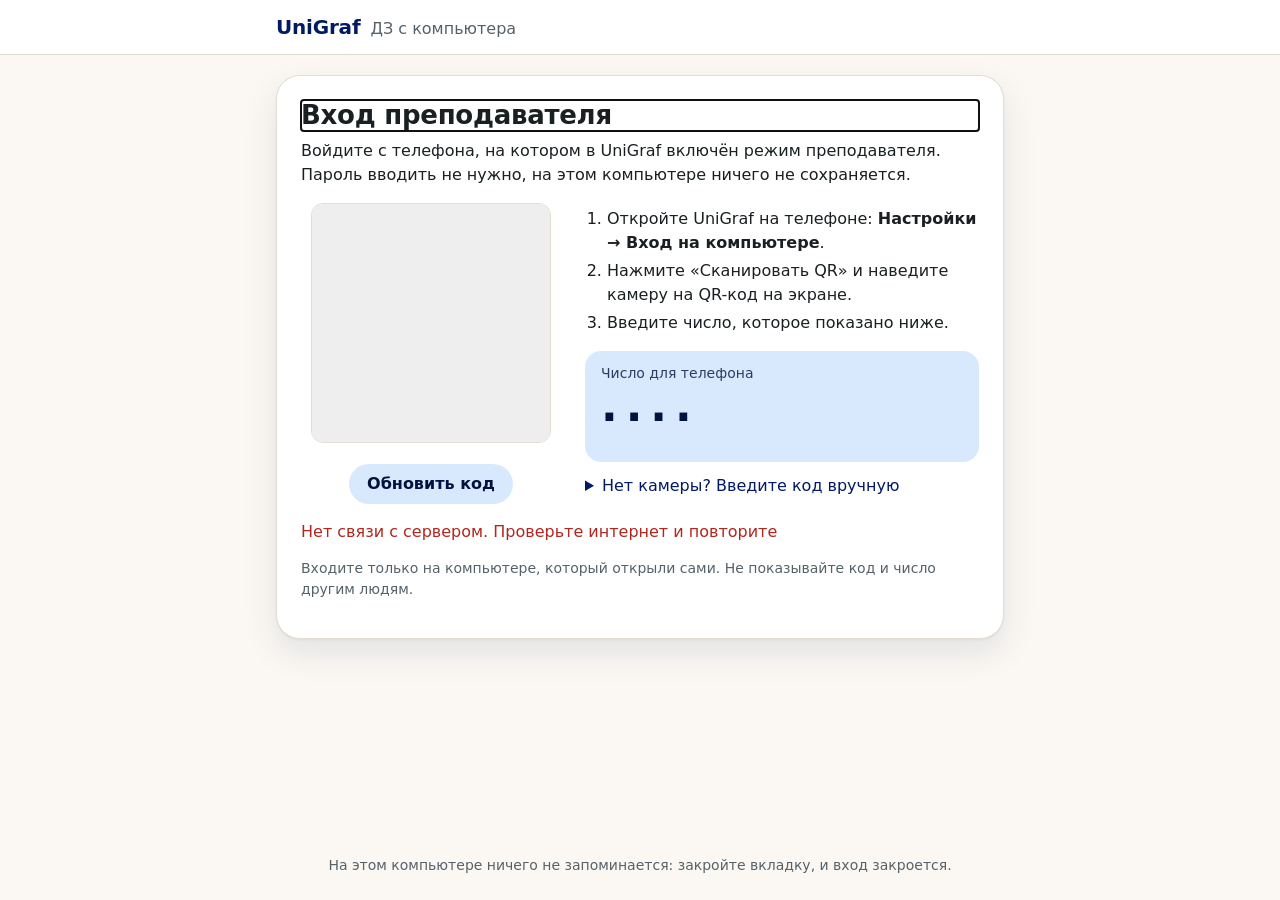
==== data/web/teacher/index.html @ 70edbec9 "Страница преподавателя /teacher/: вход по QR, форма, файлы до 15 МБ; проверки логики и тесты; провер" ====
<!doctype html>
<html lang="ru">
<head>
<meta charset="utf-8">
<meta name="viewport" content="width=device-width, initial-scale=1, viewport-fit=cover">
<meta name="color-scheme" content="light dark">
<meta name="theme-color" content="#FBF8F3" media="(prefers-color-scheme: light)">
<meta name="theme-color" content="#0E1416" media="(prefers-color-scheme: dark)">
<meta name="robots" content="noindex, nofollow">
<meta name="referrer" content="no-referrer">
<!-- Страница ничего не берёт с чужих сайтов: скрипты и стили только с этого сайта, запросы только на сервер UniGraf -->
<meta http-equiv="Content-Security-Policy" content="default-src 'none'; script-src 'self'; style-src 'self'; font-src 'self'; img-src 'self' data:; connect-src 'self' https://ktavbvmeohtwzdoptueq.supabase.co; base-uri 'none'; form-action 'none'">
<title>UniGraf — отправить ДЗ с компьютера</title>
<link rel="icon" type="image/png" href="../img/favicon.png">
<link rel="stylesheet" href="style.css">
</head>
<body>
<noscript><p class="noscript">Для этой страницы нужен JavaScript.</p></noscript>
<header class="top">
  <div class="top-in">
    <span class="brand">UniGraf</span>
    <span class="brand-sub">ДЗ с компьютера</span>
    <span class="grow"></span>
    <button type="button" id="logout" class="link" hidden>Выйти</button>
  </div>
</header>

<main>
  <!-- Загрузка -->
  <section id="view-boot" class="card center" aria-live="polite"><p>Загрузка…</p></section>

  <!-- Вход по QR -->
  <section id="view-login" class="card" hidden aria-labelledby="login-title">
    <h1 id="login-title">Вход преподавателя</h1>
    <p class="lead">Войдите с телефона, на котором в UniGraf включён режим преподавателя. Пароль вводить не нужно, на этом компьютере ничего не сохраняется.</p>
    <div class="login-grid">
      <div class="qr-box">
        <canvas id="qr" width="240" height="240" role="img" aria-label="QR-код для входа"></canvas>
        <p id="qr-timer" class="muted small" aria-live="off"></p>
        <button type="button" id="refresh-code" class="btn secondary" hidden>Обновить код</button>
      </div>
      <div>
        <ol class="steps">
          <li>Откройте UniGraf на телефоне: <b>Настройки → Вход на компьютере</b>.</li>
          <li>Нажмите «Сканировать QR» и наведите камеру на QR-код на экране.</li>
          <li>Введите число, которое показано ниже.</li>
        </ol>
        <div class="number-box">
          <span class="muted small">Число для телефона</span>
          <output id="pair-number" class="number" aria-live="off">····</output>
        </div>
        <details class="alt">
          <summary>Нет камеры? Введите код вручную</summary>
          <p class="small">В приложении, в том же разделе, введите этот код (число тогда не нужно):</p>
          <output id="pair-code" class="code">········</output>
        </details>
      </div>
    </div>
    <p id="login-error" class="error" role="alert" hidden></p>
    <p class="muted small">Входите только на компьютере, который открыли сами. Не показывайте код и число другим людям.</p>
  </section>

  <!-- Форма отправки -->
  <section id="view-form" class="card" hidden aria-labelledby="form-title">
    <h1 id="form-title">Отправить ДЗ студентам</h1>
    <p class="lead">Вы вошли как <b id="who"></b> — студенты увидят эту подпись.</p>
    <p id="idle-note" class="muted small"></p>

    <form id="form" novalidate>
      <div class="field">
        <label for="subject">Предмет</label>
        <select id="subject" required></select>
        <p id="no-subjects" class="error small" hidden>В расписании не нашлись ваши пары. Напишите автору приложения, чтобы это исправить.</p>
      </div>

      <fieldset class="field" id="groups-field">
        <legend>Кому отправить</legend>
        <div id="groups" class="chips"></div>
        <button type="button" id="toggle-all" class="link small">Выбрать все</button>
        <p id="blocked" class="muted small" hidden></p>
        <p id="no-groups" class="error small" hidden>Для этого предмета нет групп, которым вам разрешена отправка. Напишите автору приложения, чтобы их добавили.</p>
      </fieldset>

      <div class="field">
        <label for="body">Что задать</label>
        <textarea id="body" rows="5" maxlength="2000" required></textarea>
        <p class="muted small right"><span id="body-count">0</span> / 2000</p>
      </div>

      <div class="row">
        <fieldset class="field grow">
          <legend>К какому занятию</legend>
          <label class="radio"><input type="radio" name="kind" value="" checked> любому</label>
          <label class="radio"><input type="radio" name="kind" value="lecture"> лекции</label>
          <label class="radio"><input type="radio" name="kind" value="practice"> практике</label>
        </fieldset>
        <div class="field">
          <label for="due">Срок сдачи</label>
          <input type="date" id="due" required>
          <p id="due-hint" class="muted small"></p>
        </div>
      </div>

      <div class="field">
        <label for="file-input">Файлы <span class="muted small">до 5 шт., каждый до 15 МБ</span></label>
        <div id="drop" class="drop" tabindex="-1">
          <p>Перетащите файлы сюда или</p>
          <label class="btn secondary" for="file-input">Выбрать файлы</label>
          <input type="file" id="file-input" multiple class="visually-hidden">
        </div>
        <ul id="files" class="files"></ul>
        <p class="muted small">Программы и скрипты (.exe, .apk, .bat, .js и подобные) отправлять нельзя. Файл крупнее 15 МБ лучше дать ссылкой на облако.</p>
      </div>

      <p id="form-error" class="error" role="alert" hidden></p>
      <div class="actions">
        <button type="submit" id="send" class="btn" disabled>Отправить</button>
        <span id="send-note" class="muted small"></span>
      </div>
      <p class="muted small">После успешной отправки вход на этом компьютере закроется сам.</p>
    </form>
  </section>

  <!-- Отправлено -->
  <section id="view-done" class="card center" hidden aria-live="polite">
    <h1>Отправлено</h1>
    <p id="done-text" class="lead"></p>
    <p class="muted">Вход на этом компьютере закрыт. Студенты увидят задание, когда откроют приложение.</p>
    <p class="muted small">Чтобы отправить ещё одно задание, обновите страницу и войдите снова. Исправить или удалить отправленное можно в приложении на телефоне.</p>
  </section>

  <!-- Вход закрыт -->
  <section id="view-ended" class="card center" hidden aria-live="polite">
    <h1>Вход закрыт</h1>
    <p id="ended-text" class="lead"></p>
    <button type="button" id="relogin" class="btn">Войти снова</button>
  </section>
</main>

<footer class="foot small muted">На этом компьютере ничего не запоминается: закройте вкладку, и вход закроется.</footer>

<script src="qrcode.js"></script>
<script src="teacher-logic.js"></script>
<script src="config.js"></script>
<script src="app.js"></script>
</body>
</html>
---- data/web/teacher/style.css ----
/* Цвета и шрифт те же, что на главной странице сайта */
@font-face { font-family: "Onest"; src: url("../fonts/onest.woff2") format("woff2"); font-weight: 100 900; font-display: swap; }
:root {
  --paper: #FBF8F3; --surface: #FFFFFF; --surface-2: #F3EEE6; --ink: #1A2022; --muted: #55626A; --line: #E3DDD2;
  --accent: #001A63; --accent-ink: #FFFFFF; --accent-soft: #D9E9FD; --accent-soft-ink: #00123F;
  --err: #B3261E; --ok: #1B6B3A;
  --r-lg: 24px; --r-md: 16px; --r-sm: 12px;
  --shadow: 0 1px 2px rgba(26, 32, 34, .06), 0 14px 34px rgba(0, 26, 99, .10);
}
@media (prefers-color-scheme: dark) {
  :root {
    --paper: #0E1416; --surface: #151D20; --surface-2: #1D272B; --ink: #E9EFF0; --muted: #A6B3B8; --line: #2A373C;
    --accent: #7DB8FF; --accent-ink: #00123F; --accent-soft: #132C66; --accent-soft-ink: #D6E6FF;
    --err: #FFB4AB; --ok: #8FD9A8;
    --shadow: 0 1px 2px rgba(0, 0, 0, .4), 0 14px 34px rgba(0, 0, 0, .35);
  }
}
* { box-sizing: border-box; }
html { -webkit-text-size-adjust: 100%; }
body { margin: 0; font: 16px/1.5 "Onest", system-ui, -apple-system, "Segoe UI", Roboto, sans-serif; color: var(--ink); background: var(--paper); min-height: 100vh; display: flex; flex-direction: column; }
[hidden] { display: none !important; }
.visually-hidden { position: absolute; width: 1px; height: 1px; margin: -1px; overflow: hidden; clip: rect(0 0 0 0); white-space: nowrap; }
.noscript { padding: 16px; text-align: center; color: var(--err); }

.top { border-bottom: 1px solid var(--line); background: var(--surface); }
.top-in { max-width: 760px; margin: 0 auto; padding: 12px 16px; display: flex; align-items: baseline; gap: 10px; }
.brand { font-weight: 800; font-size: 20px; letter-spacing: -.01em; color: var(--accent); }
.brand-sub { color: var(--muted); }
.grow { flex: 1; }

main { flex: 1; width: 100%; max-width: 760px; margin: 0 auto; padding: 20px 16px 32px; }
.card { background: var(--surface); border: 1px solid var(--line); border-radius: var(--r-lg); box-shadow: var(--shadow); padding: 24px; }
.center { text-align: center; }
h1 { font-size: 26px; line-height: 1.2; margin: 0 0 8px; letter-spacing: -.01em; }
.lead { margin: 0 0 16px; }
.muted { color: var(--muted); }
.small { font-size: 14px; }
.right { text-align: right; margin: 4px 0 0; }
.error { color: var(--err); margin: 12px 0 0; white-space: pre-line; }
.foot { text-align: center; padding: 0 16px 24px; }

.login-grid { display: grid; grid-template-columns: 260px 1fr; gap: 24px; align-items: start; margin: 8px 0 16px; }
.qr-box { text-align: center; }
#qr { width: 240px; height: 240px; max-width: 100%; border-radius: var(--r-sm); background: #fff; border: 1px solid var(--line); }
.steps { margin: 0 0 16px; padding-left: 22px; }
.steps li { margin: 4px 0; }
.number-box { background: var(--accent-soft); color: var(--accent-soft-ink); border-radius: var(--r-md); padding: 12px 16px; margin-bottom: 12px; }
.number-box .muted { color: inherit; opacity: .8; display: block; }
.number { display: block; font-size: 44px; font-weight: 800; letter-spacing: .18em; font-variant-numeric: tabular-nums; }
.code { display: inline-block; font-size: 26px; font-weight: 700; letter-spacing: .12em; background: var(--surface-2); border-radius: var(--r-sm); padding: 6px 14px; }
.alt summary { cursor: pointer; color: var(--accent); }

.field { border: 0; padding: 0; margin: 0 0 18px; min-width: 0; }
label, legend { display: block; font-weight: 600; margin-bottom: 6px; padding: 0; }
legend { float: left; width: 100%; }
legend + * { clear: both; }
select, input[type=date], textarea { width: 100%; font: inherit; color: var(--ink); background: var(--surface); border: 1px solid var(--line); border-radius: var(--r-sm); padding: 10px 12px; }
textarea { resize: vertical; min-height: 120px; }
select:focus-visible, input:focus-visible, textarea:focus-visible, button:focus-visible, summary:focus-visible, .btn:focus-visible, label:focus-within { outline: 3px solid var(--accent); outline-offset: 2px; }
.row { display: flex; gap: 20px; flex-wrap: wrap; align-items: flex-start; }
.radio { display: inline-flex; align-items: center; gap: 6px; font-weight: 400; margin-right: 14px; }
.chips { display: flex; flex-wrap: wrap; gap: 8px; margin-bottom: 6px; }
.chip { display: inline-flex; align-items: center; gap: 6px; font-weight: 500; border: 1px solid var(--line); border-radius: 999px; padding: 6px 14px; cursor: pointer; margin: 0; background: var(--surface-2); }
.chip:has(input:checked) { background: var(--accent-soft); color: var(--accent-soft-ink); border-color: var(--accent); }
.chip input { accent-color: var(--accent); }

.drop { border: 2px dashed var(--line); border-radius: var(--r-md); padding: 16px; text-align: center; }
.drop p { margin: 0 0 8px; color: var(--muted); }
.drop.over { border-color: var(--accent); background: var(--accent-soft); color: var(--accent-soft-ink); }
.files { list-style: none; margin: 10px 0; padding: 0; display: grid; gap: 8px; }
.files li { display: grid; grid-template-columns: 1fr auto; gap: 4px 10px; align-items: center; border: 1px solid var(--line); border-radius: var(--r-sm); padding: 8px 12px; }
.files .name { overflow-wrap: anywhere; }
.files progress { grid-column: 1 / -1; width: 100%; height: 8px; accent-color: var(--accent); }
.files .state { grid-column: 1 / -1; font-size: 14px; color: var(--muted); }
.files .state.bad { color: var(--err); }

.btn { display: inline-block; font: inherit; font-weight: 700; text-align: center; background: var(--accent); color: var(--accent-ink); border: 0; border-radius: 999px; padding: 12px 28px; cursor: pointer; }
.btn.secondary { background: var(--accent-soft); color: var(--accent-soft-ink); padding: 8px 18px; }
.btn:disabled { opacity: .45; cursor: not-allowed; }
.link { font: inherit; background: none; border: 0; color: var(--accent); cursor: pointer; text-decoration: underline; padding: 4px 0; }
.actions { display: flex; gap: 14px; align-items: center; flex-wrap: wrap; margin-top: 8px; }

@media (max-width: 640px) {
  .card { padding: 18px 16px; border-radius: var(--r-md); }
  .login-grid { grid-template-columns: 1fr; }
  .number { font-size: 38px; }
  .btn { width: 100%; }
  .btn.secondary { width: auto; }
}
@media (prefers-reduced-motion: reduce) { * { scroll-behavior: auto !important; transition: none !important; animation: none !important; } }
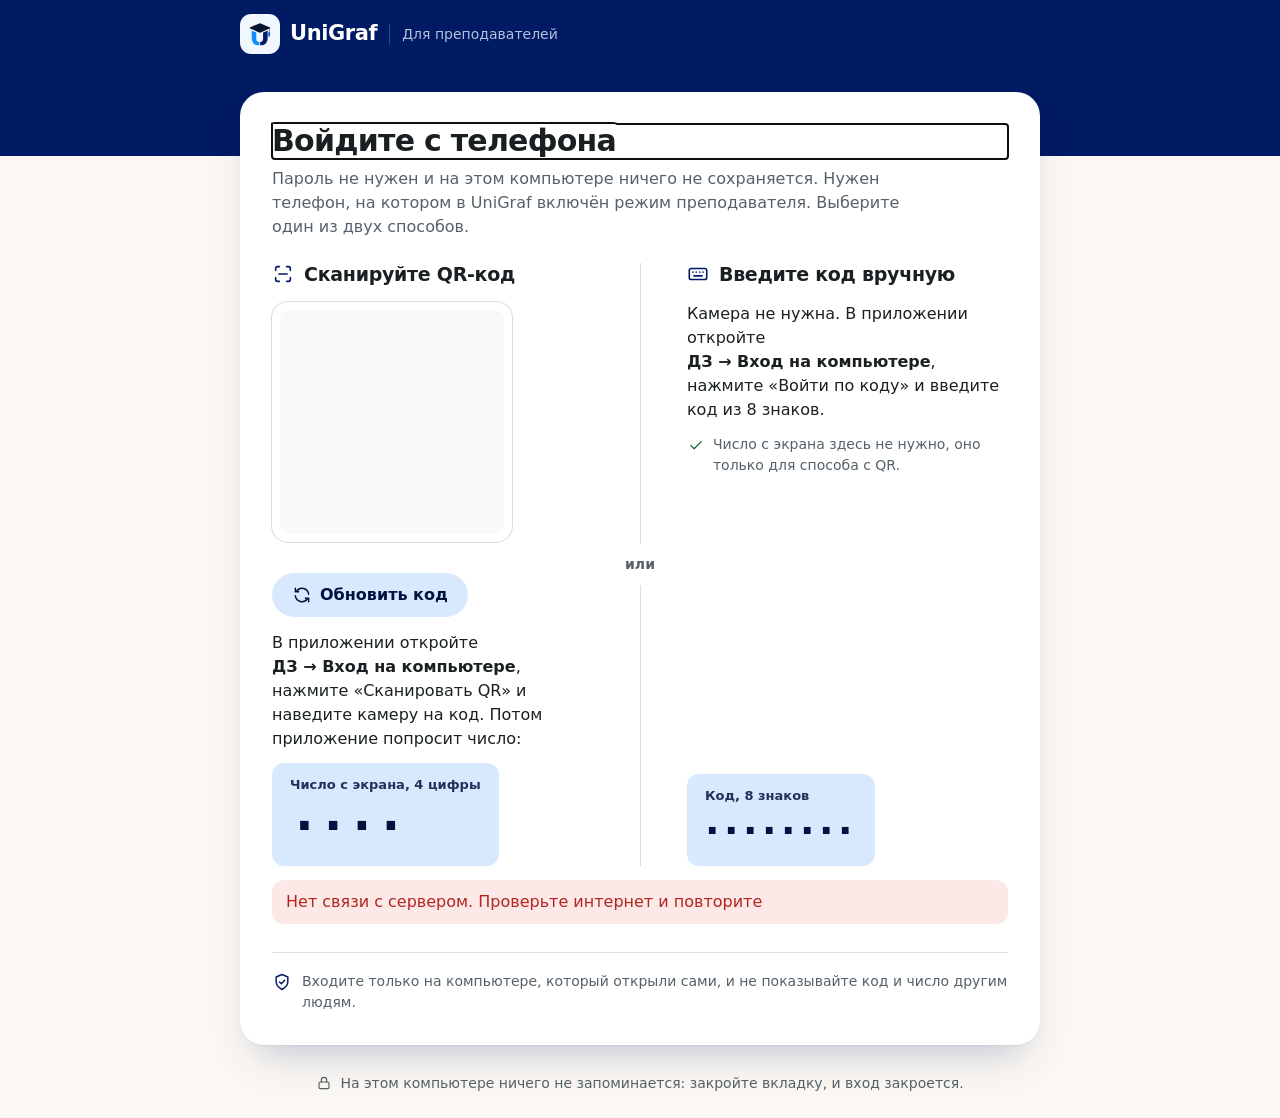
==== commit a9d08f13: "Страница преподавателя: новый дизайн, логотип, два способа входа рядом" ====
--- a/data/web/teacher/index.html
+++ b/data/web/teacher/index.html
@@ -4,72 +4,113 @@
 <meta charset="utf-8">
 <meta name="viewport" content="width=device-width, initial-scale=1, viewport-fit=cover">
 <meta name="color-scheme" content="light dark">
-<meta name="theme-color" content="#FBF8F3" media="(prefers-color-scheme: light)">
-<meta name="theme-color" content="#0E1416" media="(prefers-color-scheme: dark)">
+<meta name="theme-color" content="#001A63" media="(prefers-color-scheme: light)">
+<meta name="theme-color" content="#132C66" media="(prefers-color-scheme: dark)">
 <meta name="robots" content="noindex, nofollow">
 <meta name="referrer" content="no-referrer">
 <!-- Страница ничего не берёт с чужих сайтов: скрипты и стили только с этого сайта, запросы только на сервер UniGraf -->
 <meta http-equiv="Content-Security-Policy" content="default-src 'none'; script-src 'self'; style-src 'self'; font-src 'self'; img-src 'self' data:; connect-src 'self' https://ktavbvmeohtwzdoptueq.supabase.co; base-uri 'none'; form-action 'none'">
-<title>UniGraf — отправить ДЗ с компьютера</title>
+<title>UniGraf: отправить ДЗ с компьютера</title>
 <link rel="icon" type="image/png" href="../img/favicon.png">
+<link rel="apple-touch-icon" href="../img/apple-touch-icon.png">
+<link rel="preload" href="../fonts/onest.woff2" as="font" type="font/woff2" crossorigin>
 <link rel="stylesheet" href="style.css">
 </head>
 <body>
 <noscript><p class="noscript">Для этой страницы нужен JavaScript.</p></noscript>
+
+<!-- Значки: один набор, одна толщина линии -->
+<svg width="0" height="0" class="sprite" aria-hidden="true" focusable="false">
+  <symbol id="i-scan" viewBox="0 0 24 24"><path d="M4 8V6a2 2 0 0 1 2-2h2M4 16v2a2 2 0 0 0 2 2h2M16 4h2a2 2 0 0 1 2 2v2M16 20h2a2 2 0 0 0 2-2v-2M7.5 12h9"/></symbol>
+  <symbol id="i-keyboard" viewBox="0 0 24 24"><rect x="2.5" y="6" width="19" height="12" rx="2"/><path d="M6.5 10h.01M10 10h.01M14 10h.01M17.5 10h.01M7.5 14h9"/></symbol>
+  <symbol id="i-upload" viewBox="0 0 24 24"><path d="M4 16.5v1.5a2 2 0 0 0 2 2h12a2 2 0 0 0 2-2v-1.5M12 15V4M7.5 8.5 12 4l4.5 4.5"/></symbol>
+  <symbol id="i-check" viewBox="0 0 24 24"><path d="m5 12.5 4.5 4.5L19 7.5"/></symbol>
+  <symbol id="i-x" viewBox="0 0 24 24"><path d="M6 6l12 12M18 6 6 18"/></symbol>
+  <symbol id="i-file" viewBox="0 0 24 24"><path d="M14 3.5V8a1 1 0 0 0 1 1h4.5M17 20.5H7a2 2 0 0 1-2-2v-13a2 2 0 0 1 2-2h7l5.5 5.5v9.5a2 2 0 0 1-2 2Z"/></symbol>
+  <symbol id="i-lock" viewBox="0 0 24 24"><rect x="4.5" y="10.5" width="15" height="10" rx="2"/><path d="M8 10.5V7.5a4 4 0 0 1 8 0v3"/></symbol>
+  <symbol id="i-shield" viewBox="0 0 24 24"><path d="M12 3 5 6v5.5c0 4.2 2.8 7.4 7 9.5 4.2-2.1 7-5.3 7-9.5V6l-7-3Z"/><path d="m9 12 2.2 2.2L15.2 10"/></symbol>
+  <symbol id="i-logout" viewBox="0 0 24 24"><path d="M14 8V6a2 2 0 0 0-2-2H6a2 2 0 0 0-2 2v12a2 2 0 0 0 2 2h6a2 2 0 0 0 2-2v-2M10 12h11M18 9l3 3-3 3"/></symbol>
+  <symbol id="i-refresh" viewBox="0 0 24 24"><path d="M20 11a8 8 0 0 0-14.5-3.5M4 4v4h4M4 13a8 8 0 0 0 14.5 3.5M20 20v-4h-4"/></symbol>
+  <symbol id="i-clock" viewBox="0 0 24 24"><circle cx="12" cy="12" r="9"/><path d="M12 7.5V12l3 2"/></symbol>
+  <symbol id="i-warn" viewBox="0 0 24 24"><path d="M12 4 2.8 19.5h18.4L12 4Z"/><path d="M12 10v4.5M12 17.2h.01"/></symbol>
+</svg>
+
 <header class="top">
   <div class="top-in">
-    <span class="brand">UniGraf</span>
-    <span class="brand-sub">ДЗ с компьютера</span>
+    <a class="brand" href="../" aria-label="UniGraf, на главную">
+      <img class="brand-mark" src="../img/unigraf.svg" width="40" height="40" alt="">
+      <span class="brand-name">UniGraf</span>
+    </a>
+    <span class="brand-tag">Для преподавателей</span>
     <span class="grow"></span>
-    <button type="button" id="logout" class="link" hidden>Выйти</button>
+    <button type="button" id="logout" class="ghost" hidden><svg class="ic" aria-hidden="true"><use href="#i-logout"/></svg>Выйти</button>
   </div>
 </header>
 
 <main>
   <!-- Загрузка -->
-  <section id="view-boot" class="card center" aria-live="polite"><p>Загрузка…</p></section>
+  <section id="view-boot" class="panel boot" aria-live="polite">
+    <p>Загрузка…</p>
+    <span class="spinner" aria-hidden="true"></span>
+  </section>
 
-  <!-- Вход по QR -->
-  <section id="view-login" class="card" hidden aria-labelledby="login-title">
-    <h1 id="login-title">Вход преподавателя</h1>
-    <p class="lead">Войдите с телефона, на котором в UniGraf включён режим преподавателя. Пароль вводить не нужно, на этом компьютере ничего не сохраняется.</p>
-    <div class="login-grid">
-      <div class="qr-box">
-        <canvas id="qr" width="240" height="240" role="img" aria-label="QR-код для входа"></canvas>
-        <p id="qr-timer" class="muted small" aria-live="off"></p>
-        <button type="button" id="refresh-code" class="btn secondary" hidden>Обновить код</button>
-      </div>
-      <div>
-        <ol class="steps">
-          <li>Откройте UniGraf на телефоне: <b>Настройки → Вход на компьютере</b>.</li>
-          <li>Нажмите «Сканировать QR» и наведите камеру на QR-код на экране.</li>
-          <li>Введите число, которое показано ниже.</li>
-        </ol>
-        <div class="number-box">
-          <span class="muted small">Число для телефона</span>
-          <output id="pair-number" class="number" aria-live="off">····</output>
+  <!-- Вход: два способа рядом -->
+  <section id="view-login" class="panel" hidden aria-labelledby="login-title">
+    <div class="panel-head">
+      <h1 id="login-title">Войдите с телефона</h1>
+      <p class="lead">Пароль не нужен и на этом компьютере ничего не сохраняется. Нужен телефон, на котором в UniGraf включён режим преподавателя. Выберите один из двух способов.</p>
+    </div>
+
+    <div class="methods">
+      <section class="method" aria-labelledby="m-qr">
+        <h2 id="m-qr"><svg class="ic" aria-hidden="true"><use href="#i-scan"/></svg>Сканируйте QR-код</h2>
+        <div class="qr-tile">
+          <canvas id="qr" width="240" height="240" role="img" aria-label="QR-код для входа"></canvas>
         </div>
-        <details class="alt">
-          <summary>Нет камеры? Введите код вручную</summary>
-          <p class="small">В приложении, в том же разделе, введите этот код (число тогда не нужно):</p>
-          <output id="pair-code" class="code">········</output>
-        </details>
-      </div>
+        <p id="qr-timer" class="timer" aria-live="off"></p>
+        <button type="button" id="refresh-code" class="btn soft" hidden><svg class="ic" aria-hidden="true"><use href="#i-refresh"/></svg>Обновить код</button>
+        <p class="how">В приложении откройте <b>ДЗ → Вход на компьютере</b>, нажмите «Сканировать QR» и наведите камеру на код. Потом приложение попросит число:</p>
+        <div class="token">
+          <span class="token-cap">Число с экрана, 4 цифры</span>
+          <output id="pair-number" class="token-val number" aria-live="off">····</output>
+        </div>
+      </section>
+
+      <div class="or" aria-hidden="true"><span>или</span></div>
+
+      <section class="method" aria-labelledby="m-code">
+        <h2 id="m-code"><svg class="ic" aria-hidden="true"><use href="#i-keyboard"/></svg>Введите код вручную</h2>
+        <p class="how first">Камера не нужна. В приложении откройте <b>ДЗ → Вход на компьютере</b>, нажмите «Войти по коду» и введите код из 8 знаков.</p>
+        <p class="tip"><svg class="ic" aria-hidden="true"><use href="#i-check"/></svg>Число с экрана здесь не нужно, оно только для способа с QR.</p>
+        <div class="token">
+          <span class="token-cap">Код, 8 знаков</span>
+          <output id="pair-code" class="token-val code">········</output>
+        </div>
+      </section>
     </div>
+
     <p id="login-error" class="error" role="alert" hidden></p>
-    <p class="muted small">Входите только на компьютере, который открыли сами. Не показывайте код и число другим людям.</p>
+    <p class="safe"><svg class="ic" aria-hidden="true"><use href="#i-shield"/></svg>Входите только на компьютере, который открыли сами, и не показывайте код и число другим людям.</p>
   </section>
 
   <!-- Форма отправки -->
-  <section id="view-form" class="card" hidden aria-labelledby="form-title">
-    <h1 id="form-title">Отправить ДЗ студентам</h1>
-    <p class="lead">Вы вошли как <b id="who"></b> — студенты увидят эту подпись.</p>
-    <p id="idle-note" class="muted small"></p>
+  <section id="view-form" class="panel" hidden aria-labelledby="form-title">
+    <div class="panel-head">
+      <h1 id="form-title">Отправить ДЗ студентам</h1>
+      <div class="who">
+        <span id="who-initial" class="avatar" aria-hidden="true"></span>
+        <div class="who-text">
+          <b id="who"></b>
+          <span class="muted small">Студенты увидят эту подпись</span>
+        </div>
+        <span class="idle"><svg class="ic" aria-hidden="true"><use href="#i-clock"/></svg><span id="idle-note"></span></span>
+      </div>
+    </div>
 
     <form id="form" novalidate>
       <div class="field">
         <label for="subject">Предмет</label>
-        <select id="subject" required></select>
+        <div class="select"><select id="subject" required></select></div>
         <p id="no-subjects" class="error small" hidden>В расписании не нашлись ваши пары. Напишите автору приложения, чтобы это исправить.</p>
       </div>
 
@@ -84,17 +125,19 @@
       <div class="field">
         <label for="body">Что задать</label>
         <textarea id="body" rows="5" maxlength="2000" required></textarea>
-        <p class="muted small right"><span id="body-count">0</span> / 2000</p>
+        <p class="counter muted small"><span id="body-count">0</span> / 2000</p>
       </div>
 
       <div class="row">
         <fieldset class="field grow">
           <legend>К какому занятию</legend>
-          <label class="radio"><input type="radio" name="kind" value="" checked> любому</label>
-          <label class="radio"><input type="radio" name="kind" value="lecture"> лекции</label>
-          <label class="radio"><input type="radio" name="kind" value="practice"> практике</label>
+          <div class="seg">
+            <label><input type="radio" name="kind" value="" checked><span>Любому</span></label>
+            <label><input type="radio" name="kind" value="lecture"><span>Лекции</span></label>
+            <label><input type="radio" name="kind" value="practice"><span>Практике</span></label>
+          </div>
         </fieldset>
-        <div class="field">
+        <div class="field due">
           <label for="due">Срок сдачи</label>
           <input type="date" id="due" required>
           <p id="due-hint" class="muted small"></p>
@@ -102,10 +145,11 @@
       </div>
 
       <div class="field">
-        <label for="file-input">Файлы <span class="muted small">до 5 шт., каждый до 15 МБ</span></label>
+        <label for="file-input">Файлы <span class="muted small hint">до 5 шт., каждый до 15 МБ</span></label>
         <div id="drop" class="drop" tabindex="-1">
-          <p>Перетащите файлы сюда или</p>
-          <label class="btn secondary" for="file-input">Выбрать файлы</label>
+          <span class="drop-ic" aria-hidden="true"><svg class="ic"><use href="#i-upload"/></svg></span>
+          <p class="drop-title">Перетащите файлы сюда</p>
+          <label class="btn soft" for="file-input">Выбрать на компьютере</label>
           <input type="file" id="file-input" multiple class="visually-hidden">
         </div>
         <ul id="files" class="files"></ul>
@@ -116,28 +160,32 @@
       <div class="actions">
         <button type="submit" id="send" class="btn" disabled>Отправить</button>
         <span id="send-note" class="muted small"></span>
+        <span class="muted small after">После отправки вход на этом компьютере закроется сам.</span>
       </div>
-      <p class="muted small">После успешной отправки вход на этом компьютере закроется сам.</p>
     </form>
   </section>
 
   <!-- Отправлено -->
-  <section id="view-done" class="card center" hidden aria-live="polite">
+  <section id="view-done" class="panel result" hidden aria-live="polite">
+    <span class="seal ok" aria-hidden="true">
+      <svg viewBox="0 0 64 64"><circle class="seal-ring" cx="32" cy="32" r="29"/><path class="seal-tick" d="m19 33 9 9 17-19"/></svg>
+    </span>
     <h1>Отправлено</h1>
     <p id="done-text" class="lead"></p>
-    <p class="muted">Вход на этом компьютере закрыт. Студенты увидят задание, когда откроют приложение.</p>
+    <p class="note"><svg class="ic" aria-hidden="true"><use href="#i-lock"/></svg>Вход на этом компьютере закрыт. Студенты увидят задание, когда откроют приложение.</p>
     <p class="muted small">Чтобы отправить ещё одно задание, обновите страницу и войдите снова. Исправить или удалить отправленное можно в приложении на телефоне.</p>
   </section>
 
   <!-- Вход закрыт -->
-  <section id="view-ended" class="card center" hidden aria-live="polite">
+  <section id="view-ended" class="panel result" hidden aria-live="polite">
+    <span class="seal lock" aria-hidden="true"><svg class="ic"><use href="#i-lock"/></svg></span>
     <h1>Вход закрыт</h1>
     <p id="ended-text" class="lead"></p>
     <button type="button" id="relogin" class="btn">Войти снова</button>
   </section>
 </main>
 
-<footer class="foot small muted">На этом компьютере ничего не запоминается: закройте вкладку, и вход закроется.</footer>
+<footer class="foot small muted"><svg class="ic" aria-hidden="true"><use href="#i-lock"/></svg>На этом компьютере ничего не запоминается: закройте вкладку, и вход закроется.</footer>
 
 <script src="qrcode.js"></script>
 <script src="teacher-logic.js"></script>
--- a/data/web/teacher/style.css
+++ b/data/web/teacher/style.css
@@ -1,90 +1,221 @@
-/* Цвета и шрифт те же, что на главной странице сайта */
+/* Страница преподавателя. Мир тот же, что у сайта и приложения: бумага, глубокий синий из логотипа, шрифт Onest.
+   Одна шкала скруглений: поверхности 24, поля 12, кнопки, чипы и переключатели таблеткой. Вес и размер несут иерархию, цвет один: синий. */
 @font-face { font-family: "Onest"; src: url("../fonts/onest.woff2") format("woff2"); font-weight: 100 900; font-display: swap; }
 :root {
   --paper: #FBF8F3; --surface: #FFFFFF; --surface-2: #F3EEE6; --ink: #1A2022; --muted: #55626A; --line: #E3DDD2;
-  --accent: #001A63; --accent-ink: #FFFFFF; --accent-soft: #D9E9FD; --accent-soft-ink: #00123F;
-  --err: #B3261E; --ok: #1B6B3A;
-  --r-lg: 24px; --r-md: 16px; --r-sm: 12px;
-  --shadow: 0 1px 2px rgba(26, 32, 34, .06), 0 14px 34px rgba(0, 26, 99, .10);
+  --accent: #001A63; --accent-ink: #FFFFFF; --accent-soft: #D9E9FD; --accent-soft-ink: #00123F; --accent-bright: #0F8BFE;
+  --band: #001A63; --band-ink: #E6F0FF;
+  --err: #B3261E; --err-soft: #FCE8E6; --ok: #1B6B3A; --ok-soft: #DDF3E4;
+  --r-lg: 24px; --r-sm: 12px;
+  --ease: cubic-bezier(.16, 1, .3, 1);
+  --edge: 0 0 0 0 transparent;
+  --shadow: 0 1px 2px rgba(26, 32, 34, .06), 0 22px 44px -18px rgba(0, 26, 99, .28);
 }
 @media (prefers-color-scheme: dark) {
   :root {
     --paper: #0E1416; --surface: #151D20; --surface-2: #1D272B; --ink: #E9EFF0; --muted: #A6B3B8; --line: #2A373C;
-    --accent: #7DB8FF; --accent-ink: #00123F; --accent-soft: #132C66; --accent-soft-ink: #D6E6FF;
-    --err: #FFB4AB; --ok: #8FD9A8;
-    --shadow: 0 1px 2px rgba(0, 0, 0, .4), 0 14px 34px rgba(0, 0, 0, .35);
+    --accent: #7DB8FF; --accent-ink: #00123F; --accent-soft: #132C66; --accent-soft-ink: #D6E6FF; --accent-bright: #7DB8FF;
+    --band: #132C66; --band-ink: #D6E6FF;
+    --err: #FFB4AB; --err-soft: #3A1A18; --ok: #8FD9A8; --ok-soft: #14301F;
+    --shadow: 0 0 0 1px #2A373C;
   }
 }
 * { box-sizing: border-box; }
-html { -webkit-text-size-adjust: 100%; }
-body { margin: 0; font: 16px/1.5 "Onest", system-ui, -apple-system, "Segoe UI", Roboto, sans-serif; color: var(--ink); background: var(--paper); min-height: 100vh; display: flex; flex-direction: column; }
+html { -webkit-text-size-adjust: 100%; accent-color: var(--accent); scrollbar-color: var(--line) transparent; }
+body { margin: 0; font: 16px/1.5 "Onest", system-ui, -apple-system, "Segoe UI", Roboto, sans-serif; color: var(--ink); background: var(--paper); min-height: 100vh; min-height: 100dvh; display: flex; flex-direction: column; caret-color: var(--accent); }
+::selection { background: var(--accent-soft); color: var(--accent-soft-ink); }
 [hidden] { display: none !important; }
 .visually-hidden { position: absolute; width: 1px; height: 1px; margin: -1px; overflow: hidden; clip: rect(0 0 0 0); white-space: nowrap; }
+.sprite { position: absolute; }
 .noscript { padding: 16px; text-align: center; color: var(--err); }
-
-.top { border-bottom: 1px solid var(--line); background: var(--surface); }
-.top-in { max-width: 760px; margin: 0 auto; padding: 12px 16px; display: flex; align-items: baseline; gap: 10px; }
-.brand { font-weight: 800; font-size: 20px; letter-spacing: -.01em; color: var(--accent); }
-.brand-sub { color: var(--muted); }
+.ic { width: 20px; height: 20px; flex: none; fill: none; stroke: currentColor; stroke-width: 1.75; stroke-linecap: round; stroke-linejoin: round; }
+
+/* Шапка: синяя полоса с логотипом, под неё заезжает карточка */
+.top { background: var(--band); color: var(--band-ink); padding: env(safe-area-inset-top) 0 88px; }
+.top-in { max-width: 840px; margin: 0 auto; padding: 14px 20px; display: flex; align-items: center; gap: 12px; }
+.brand { display: inline-flex; align-items: center; gap: 10px; color: #fff; text-decoration: none; border-radius: var(--r-sm); }
+.brand-mark { display: block; width: 40px; height: 40px; }
+.brand-name { font-weight: 800; font-size: 21px; letter-spacing: -.02em; }
+.brand-tag { font-size: 14px; color: var(--band-ink); opacity: .78; padding-left: 12px; border-left: 1px solid rgba(230, 240, 255, .28); }
 .grow { flex: 1; }
-
-main { flex: 1; width: 100%; max-width: 760px; margin: 0 auto; padding: 20px 16px 32px; }
-.card { background: var(--surface); border: 1px solid var(--line); border-radius: var(--r-lg); box-shadow: var(--shadow); padding: 24px; }
-.center { text-align: center; }
-h1 { font-size: 26px; line-height: 1.2; margin: 0 0 8px; letter-spacing: -.01em; }
-.lead { margin: 0 0 16px; }
+.ghost { display: inline-flex; align-items: center; gap: 8px; font: inherit; font-weight: 600; font-size: 15px; color: var(--band-ink); background: rgba(230, 240, 255, .12); border: 0; border-radius: 999px; padding: 9px 16px; min-height: 44px; cursor: pointer; transition: background-color .2s var(--ease); }
+.ghost:hover { background: rgba(230, 240, 255, .22); }
+
+main { flex: 1; width: 100%; max-width: 840px; margin: -64px auto 0; padding: 0 20px 28px; }
+.panel { background: var(--surface); box-shadow: var(--shadow); border-radius: var(--r-lg); padding: 32px; animation: rise .6s var(--ease) both; }
+.panel-head { margin-bottom: 24px; }
+h1 { font-size: 30px; line-height: 1.15; margin: 0 0 8px; letter-spacing: -.025em; font-weight: 800; text-wrap: balance; }
+h2 { display: flex; align-items: center; gap: 10px; font-size: 19px; line-height: 1.25; margin: 0 0 16px; letter-spacing: -.015em; font-weight: 700; }
+h2 .ic { color: var(--accent); width: 22px; height: 22px; }
+.lead { margin: 0; color: var(--muted); max-width: 62ch; text-wrap: pretty; }
 .muted { color: var(--muted); }
 .small { font-size: 14px; }
-.right { text-align: right; margin: 4px 0 0; }
-.error { color: var(--err); margin: 12px 0 0; white-space: pre-line; }
-.foot { text-align: center; padding: 0 16px 24px; }
-
-.login-grid { display: grid; grid-template-columns: 260px 1fr; gap: 24px; align-items: start; margin: 8px 0 16px; }
-.qr-box { text-align: center; }
-#qr { width: 240px; height: 240px; max-width: 100%; border-radius: var(--r-sm); background: #fff; border: 1px solid var(--line); }
-.steps { margin: 0 0 16px; padding-left: 22px; }
-.steps li { margin: 4px 0; }
-.number-box { background: var(--accent-soft); color: var(--accent-soft-ink); border-radius: var(--r-md); padding: 12px 16px; margin-bottom: 12px; }
-.number-box .muted { color: inherit; opacity: .8; display: block; }
-.number { display: block; font-size: 44px; font-weight: 800; letter-spacing: .18em; font-variant-numeric: tabular-nums; }
-.code { display: inline-block; font-size: 26px; font-weight: 700; letter-spacing: .12em; background: var(--surface-2); border-radius: var(--r-sm); padding: 6px 14px; }
-.alt summary { cursor: pointer; color: var(--accent); }
-
-.field { border: 0; padding: 0; margin: 0 0 18px; min-width: 0; }
-label, legend { display: block; font-weight: 600; margin-bottom: 6px; padding: 0; }
+.error { color: var(--err); margin: 14px 0 0; white-space: pre-line; background: var(--err-soft); border-radius: var(--r-sm); padding: 10px 14px; }
+.error.small { background: none; padding: 0; margin: 8px 0 0; }
+.foot { display: flex; align-items: center; justify-content: center; gap: 8px; text-align: center; padding: 0 20px calc(24px + env(safe-area-inset-bottom)); }
+.foot .ic { width: 16px; height: 16px; }
+
+@keyframes rise { from { opacity: 0; transform: translateY(10px); } to { opacity: 1; transform: none; } }
+
+/* Загрузка */
+.boot { display: flex; flex-direction: column; align-items: center; gap: 16px; padding: 48px 24px; text-align: center; }
+.boot p { margin: 0; color: var(--muted); }
+.spinner { order: -1; width: 36px; height: 36px; border-radius: 50%; border: 3px solid var(--accent-soft); border-top-color: var(--accent); animation: spin .8s linear infinite; }
+@keyframes spin { to { transform: rotate(360deg); } }
+
+/* Вход: два способа рядом, оба видны сразу */
+.methods { display: grid; grid-template-columns: 1fr auto 1fr; gap: 0 32px; align-items: stretch; }
+.method { min-width: 0; display: flex; flex-direction: column; align-items: flex-start; }
+.method .token { margin-top: auto; }
+.qr-tile { width: 240px; max-width: 100%; padding: 8px; background: #fff; border-radius: 16px; box-shadow: 0 0 0 1px var(--line); }
+#qr { display: block; width: 100%; height: auto; aspect-ratio: 1; border-radius: 10px; transition: opacity .3s var(--ease); }
+#qr.stale { opacity: .35; }
+.timer { margin: 10px 0 0; font-size: 14px; color: var(--muted); font-variant-numeric: tabular-nums; min-height: 21px; }
+.how { margin: 14px 0 12px; max-width: 46ch; text-wrap: pretty; }
+.how.first { margin-top: 0; }
+.how b { font-weight: 700; white-space: nowrap; }
+.or { display: flex; flex-direction: column; align-items: center; gap: 10px; color: var(--muted); font-size: 14px; font-weight: 600; }
+.or::before, .or::after { content: ""; flex: 1; width: 1px; background: var(--line); }
+.token { display: inline-flex; flex-direction: column; gap: 4px; background: var(--accent-soft); color: var(--accent-soft-ink); border-radius: var(--r-sm); padding: 12px 18px 14px; max-width: 100%; }
+.token-cap { font-size: 13px; font-weight: 600; opacity: .85; }
+.token-val { display: block; font-weight: 800; font-variant-numeric: tabular-nums; line-height: 1.1; }
+.token-val.number { font-size: 48px; letter-spacing: .22em; padding-left: .11em; }
+.token-val.code { font-size: 38px; letter-spacing: .12em; }
+.tip { display: flex; gap: 8px; align-items: flex-start; margin: 0 0 16px; font-size: 14px; color: var(--muted); }
+.tip .ic { width: 18px; height: 18px; color: var(--ok); margin-top: 2px; }
+.safe { display: flex; gap: 10px; align-items: flex-start; margin: 28px 0 0; padding-top: 18px; border-top: 1px solid var(--line); font-size: 14px; color: var(--muted); }
+.safe .ic { color: var(--accent); margin-top: 1px; }
+
+/* Форма */
+.who { display: flex; align-items: center; gap: 12px; margin-top: 16px; }
+.avatar { display: grid; place-items: center; width: 44px; height: 44px; border-radius: 50%; background: var(--accent); color: var(--accent-ink); font-weight: 800; font-size: 18px; flex: none; }
+.who-text { display: flex; flex-direction: column; min-width: 0; line-height: 1.3; }
+.who-text b { font-size: 17px; overflow-wrap: anywhere; }
+.idle { margin-left: auto; display: inline-flex; align-items: center; gap: 6px; font-size: 13px; color: var(--muted); max-width: 300px; text-align: right; line-height: 1.3; }
+.idle .ic { width: 16px; height: 16px; }
+.idle:has(#idle-note:empty) { display: none; }
+
+.field { border: 0; padding: 0; margin: 0 0 26px; min-width: 0; }
+label, legend { display: block; font-weight: 700; margin-bottom: 8px; padding: 0; }
 legend { float: left; width: 100%; }
 legend + * { clear: both; }
-select, input[type=date], textarea { width: 100%; font: inherit; color: var(--ink); background: var(--surface); border: 1px solid var(--line); border-radius: var(--r-sm); padding: 10px 12px; }
-textarea { resize: vertical; min-height: 120px; }
-select:focus-visible, input:focus-visible, textarea:focus-visible, button:focus-visible, summary:focus-visible, .btn:focus-visible, label:focus-within { outline: 3px solid var(--accent); outline-offset: 2px; }
-.row { display: flex; gap: 20px; flex-wrap: wrap; align-items: flex-start; }
-.radio { display: inline-flex; align-items: center; gap: 6px; font-weight: 400; margin-right: 14px; }
-.chips { display: flex; flex-wrap: wrap; gap: 8px; margin-bottom: 6px; }
-.chip { display: inline-flex; align-items: center; gap: 6px; font-weight: 500; border: 1px solid var(--line); border-radius: 999px; padding: 6px 14px; cursor: pointer; margin: 0; background: var(--surface-2); }
+.hint { font-weight: 400; margin-left: 6px; }
+select, input[type=date], textarea { width: 100%; font: inherit; color: var(--ink); background: var(--surface); border: 1.5px solid var(--line); border-radius: var(--r-sm); padding: 12px 14px; min-height: 48px; transition: border-color .2s var(--ease), box-shadow .2s var(--ease); }
+select:hover, input[type=date]:hover, textarea:hover { border-color: var(--muted); }
+select:focus, input[type=date]:focus, textarea:focus { outline: none; border-color: var(--accent); box-shadow: 0 0 0 3px var(--accent-soft); }
+select:disabled, input:disabled, textarea:disabled { background: var(--surface-2); color: var(--muted); cursor: not-allowed; }
+textarea { resize: vertical; min-height: 132px; line-height: 1.5; }
+.select { position: relative; }
+.select select { appearance: none; -webkit-appearance: none; padding-right: 44px; text-overflow: ellipsis; cursor: pointer; }
+.select::after { content: ""; position: absolute; right: 18px; top: 50%; width: 8px; height: 8px; margin-top: -6px; border-right: 2px solid var(--muted); border-bottom: 2px solid var(--muted); transform: rotate(45deg); pointer-events: none; }
+.counter { text-align: right; margin: 6px 0 0; font-variant-numeric: tabular-nums; }
+.row { display: flex; gap: 24px; flex-wrap: wrap; align-items: flex-start; }
+.due { width: 220px; max-width: 100%; }
+.due p { margin: 6px 0 0; }
+input[type=date] { font-variant-numeric: tabular-nums; }
+
+.chips { display: flex; flex-wrap: wrap; gap: 8px; margin-bottom: 8px; }
+.chip { position: relative; display: inline-flex; align-items: center; gap: 8px; min-height: 44px; font-weight: 600; border: 1.5px solid var(--line); border-radius: 999px; padding: 6px 16px 6px 10px; cursor: pointer; margin: 0; background: var(--surface); transition: background-color .2s var(--ease), border-color .2s var(--ease), color .2s var(--ease); }
+.chip:hover { border-color: var(--muted); }
+.chip input { position: absolute; opacity: 0; width: 1px; height: 1px; }
+.chip::before { content: ""; width: 22px; height: 22px; border-radius: 50%; border: 1.5px solid var(--line); background: var(--surface); flex: none; transition: background-color .2s var(--ease), border-color .2s var(--ease); }
 .chip:has(input:checked) { background: var(--accent-soft); color: var(--accent-soft-ink); border-color: var(--accent); }
-.chip input { accent-color: var(--accent); }
-
-.drop { border: 2px dashed var(--line); border-radius: var(--r-md); padding: 16px; text-align: center; }
-.drop p { margin: 0 0 8px; color: var(--muted); }
+.chip:has(input:checked)::before { background: var(--accent); border-color: var(--accent); }
+.chip::after { content: ""; position: absolute; left: 17px; top: 50%; width: 5px; height: 10px; margin-top: -7px; border-right: 2.5px solid var(--accent-ink); border-bottom: 2.5px solid var(--accent-ink); transform: rotate(45deg) scale(0); transition: transform .2s var(--ease); }
+.chip:has(input:checked)::after { transform: rotate(45deg) scale(1); }
+.chip:has(input:focus-visible) { outline: 3px solid var(--accent); outline-offset: 2px; }
+.chip:has(input:disabled) { opacity: .6; cursor: not-allowed; }
+
+.seg { display: inline-flex; padding: 4px; gap: 2px; background: var(--surface-2); border-radius: 999px; max-width: 100%; }
+.seg label { margin: 0; font-weight: 600; position: relative; }
+.seg input { position: absolute; opacity: 0; width: 1px; height: 1px; }
+.seg span { display: block; min-height: 40px; line-height: 40px; padding: 0 18px; border-radius: 999px; cursor: pointer; color: var(--muted); transition: background-color .2s var(--ease), color .2s var(--ease); }
+.seg input:checked + span { background: var(--surface); color: var(--ink); box-shadow: 0 1px 2px rgba(26, 32, 34, .14); }
+@media (prefers-color-scheme: dark) { .seg input:checked + span { background: var(--accent-soft); color: var(--accent-soft-ink); box-shadow: none; } }
+.seg input:focus-visible + span { outline: 3px solid var(--accent); outline-offset: 1px; }
+.seg input:disabled + span { cursor: not-allowed; opacity: .6; }
+
+.drop { display: flex; flex-direction: column; align-items: center; gap: 4px; border: 2px dashed var(--line); border-radius: var(--r-lg); padding: 24px 16px; text-align: center; transition: border-color .2s var(--ease), background-color .2s var(--ease); }
+.drop-ic { display: grid; place-items: center; width: 52px; height: 52px; border-radius: 50%; background: var(--accent-soft); color: var(--accent-soft-ink); margin-bottom: 4px; transition: transform .3s var(--ease); }
+.drop-ic .ic { width: 26px; height: 26px; }
+.drop-title { margin: 0 0 8px; font-weight: 600; }
 .drop.over { border-color: var(--accent); background: var(--accent-soft); color: var(--accent-soft-ink); }
-.files { list-style: none; margin: 10px 0; padding: 0; display: grid; gap: 8px; }
-.files li { display: grid; grid-template-columns: 1fr auto; gap: 4px 10px; align-items: center; border: 1px solid var(--line); border-radius: var(--r-sm); padding: 8px 12px; }
-.files .name { overflow-wrap: anywhere; }
-.files progress { grid-column: 1 / -1; width: 100%; height: 8px; accent-color: var(--accent); }
-.files .state { grid-column: 1 / -1; font-size: 14px; color: var(--muted); }
-.files .state.bad { color: var(--err); }
-
-.btn { display: inline-block; font: inherit; font-weight: 700; text-align: center; background: var(--accent); color: var(--accent-ink); border: 0; border-radius: 999px; padding: 12px 28px; cursor: pointer; }
-.btn.secondary { background: var(--accent-soft); color: var(--accent-soft-ink); padding: 8px 18px; }
-.btn:disabled { opacity: .45; cursor: not-allowed; }
-.link { font: inherit; background: none; border: 0; color: var(--accent); cursor: pointer; text-decoration: underline; padding: 4px 0; }
-.actions { display: flex; gap: 14px; align-items: center; flex-wrap: wrap; margin-top: 8px; }
-
-@media (max-width: 640px) {
-  .card { padding: 18px 16px; border-radius: var(--r-md); }
-  .login-grid { grid-template-columns: 1fr; }
-  .number { font-size: 38px; }
+.drop.over .drop-ic { transform: translateY(-4px) scale(1.06); background: var(--surface); }
+.files { list-style: none; margin: 12px 0; padding: 0; display: grid; gap: 8px; }
+.files:empty { display: none; }
+.files li { display: grid; grid-template-columns: auto 1fr auto; gap: 2px 12px; align-items: center; background: var(--surface-2); border-radius: var(--r-sm); padding: 10px 6px 10px 12px; }
+.files .ext { display: grid; place-items: center; width: 40px; height: 40px; border-radius: 10px; background: var(--accent-soft); color: var(--accent-soft-ink); font-size: 11px; font-weight: 800; letter-spacing: .02em; text-transform: uppercase; overflow: hidden; }
+.files .meta { min-width: 0; display: flex; flex-direction: column; line-height: 1.3; }
+.files .name { font-weight: 600; overflow-wrap: anywhere; }
+.files .size { font-size: 13px; color: var(--muted); font-variant-numeric: tabular-nums; }
+.files .rm { display: grid; place-items: center; width: 44px; height: 44px; border: 0; background: none; color: var(--muted); border-radius: 50%; cursor: pointer; transition: background-color .2s var(--ease), color .2s var(--ease); }
+.files .rm:hover:not(:disabled) { background: var(--surface); color: var(--err); }
+.files .rm:disabled { opacity: .35; cursor: not-allowed; }
+.files progress { grid-column: 1 / -1; width: 100%; height: 6px; margin-top: 6px; appearance: none; -webkit-appearance: none; border: 0; border-radius: 999px; overflow: hidden; background: var(--line); color: var(--accent); }
+.files progress::-webkit-progress-bar { background: var(--line); }
+.files progress::-webkit-progress-value { background: var(--accent); border-radius: 999px; }
+.files progress::-moz-progress-bar { background: var(--accent); border-radius: 999px; }
+.files .state { grid-column: 1 / -1; font-size: 13px; color: var(--muted); }
+.files .state.bad { color: var(--err); font-weight: 600; }
+.files .state.good { color: var(--ok); font-weight: 600; }
+
+/* Кнопки */
+.btn { display: inline-flex; align-items: center; justify-content: center; gap: 8px; font: inherit; font-weight: 700; text-align: center; background: var(--accent); color: var(--accent-ink); border: 0; border-radius: 999px; padding: 0 32px; min-height: 52px; cursor: pointer; text-decoration: none; transition: transform .2s var(--ease), background-color .2s var(--ease), box-shadow .2s var(--ease); }
+.btn:hover:not(:disabled) { box-shadow: 0 10px 22px -10px var(--accent); }
+.btn:active:not(:disabled) { transform: translateY(1px) scale(.985); }
+.btn.soft { background: var(--accent-soft); color: var(--accent-soft-ink); padding: 0 20px; min-height: 44px; }
+.btn.soft:hover { box-shadow: none; filter: brightness(.97); }
+.btn:disabled { background: var(--surface-2); color: var(--muted); cursor: not-allowed; }
+.btn.busy::before { content: ""; width: 16px; height: 16px; border-radius: 50%; border: 2.5px solid currentColor; border-right-color: transparent; animation: spin .7s linear infinite; }
+.link { font: inherit; background: none; border: 0; color: var(--accent); cursor: pointer; font-weight: 600; text-decoration: underline; text-underline-offset: 3px; padding: 10px 0; min-height: 44px; }
+.link:hover { text-decoration-thickness: 2px; }
+.actions { display: flex; gap: 8px 16px; align-items: center; flex-wrap: wrap; position: sticky; bottom: 0; margin: 8px -32px -32px; padding: 16px 32px calc(16px + env(safe-area-inset-bottom)); background: var(--surface); border-top: 1px solid var(--line); border-radius: 0 0 var(--r-lg) var(--r-lg); }
+.actions .after { flex: 1 1 200px; }
+
+:is(select, input, textarea, button, summary, a, .btn, .brand):focus-visible { outline: 3px solid var(--accent); outline-offset: 2px; }
+.brand:focus-visible, .ghost:focus-visible { outline-color: #fff; }
+
+/* Результат: отправлено, вход закрыт */
+.result { text-align: center; display: flex; flex-direction: column; align-items: center; padding: 48px 32px; }
+.result .lead { margin-bottom: 20px; color: var(--ink); text-align: center; }
+.result .note { display: flex; gap: 8px; align-items: flex-start; max-width: 46ch; text-align: left; margin: 0 0 12px; padding: 12px 16px; background: var(--surface-2); border-radius: var(--r-sm); }
+.result .note .ic { color: var(--accent); margin-top: 2px; }
+.result .muted { max-width: 52ch; margin: 0; }
+.seal { display: grid; place-items: center; width: 84px; height: 84px; border-radius: 50%; margin-bottom: 18px; }
+.seal.ok { background: var(--ok-soft); color: var(--ok); }
+.seal.lock { background: var(--accent-soft); color: var(--accent-soft-ink); }
+.seal.lock .ic { width: 38px; height: 38px; }
+.seal svg:not(.ic) { width: 84px; height: 84px; fill: none; stroke: currentColor; stroke-width: 3.5; stroke-linecap: round; stroke-linejoin: round; }
+.seal-ring { stroke-dasharray: 183; stroke-dashoffset: 183; animation: draw .7s var(--ease) .1s forwards; opacity: .35; }
+.seal-tick { stroke-dasharray: 48; stroke-dashoffset: 48; animation: draw .5s var(--ease) .5s forwards; }
+@keyframes draw { to { stroke-dashoffset: 0; } }
+
+@media (max-width: 720px) {
+  .top { padding-bottom: 76px; }
+  .top-in { padding: 10px 16px; }
+  .brand-tag { display: none; }
+  main { margin-top: -56px; padding: 0 12px 20px; }
+  .panel { padding: 22px 18px; }
+  h1 { font-size: 25px; }
+  .methods { grid-template-columns: 1fr; gap: 24px 0; }
+  .or { flex-direction: row; }
+  .or::before, .or::after { height: 1px; width: auto; }
+  .token-val.number { font-size: 42px; }
+  .token-val.code { font-size: 30px; }
+  .idle { margin-left: 0; flex-basis: 100%; max-width: none; text-align: left; }
+  .who { flex-wrap: wrap; }
+  .actions { margin: 8px -18px -22px; padding: 14px 18px calc(14px + env(safe-area-inset-bottom)); }
   .btn { width: 100%; }
-  .btn.secondary { width: auto; }
-}
-@media (prefers-reduced-motion: reduce) { * { scroll-behavior: auto !important; transition: none !important; animation: none !important; } }
+  .btn.soft { width: auto; }
+  .row { display: block; }
+  .due { width: 100%; }
+  .seg { display: flex; }
+  .seg label { flex: 1; }
+  .seg span { text-align: center; padding: 0 8px; }
+  .result { padding: 36px 20px; }
+}
+@media (prefers-reduced-motion: reduce) {
+  *, *::before, *::after { scroll-behavior: auto !important; transition: none !important; animation-duration: .001ms !important; animation-delay: 0s !important; animation-iteration-count: 1 !important; }
+  .seal-ring, .seal-tick { stroke-dashoffset: 0; }
+  .spinner { animation: none; border-top-color: var(--accent-soft); border-right-color: var(--accent); }
+}
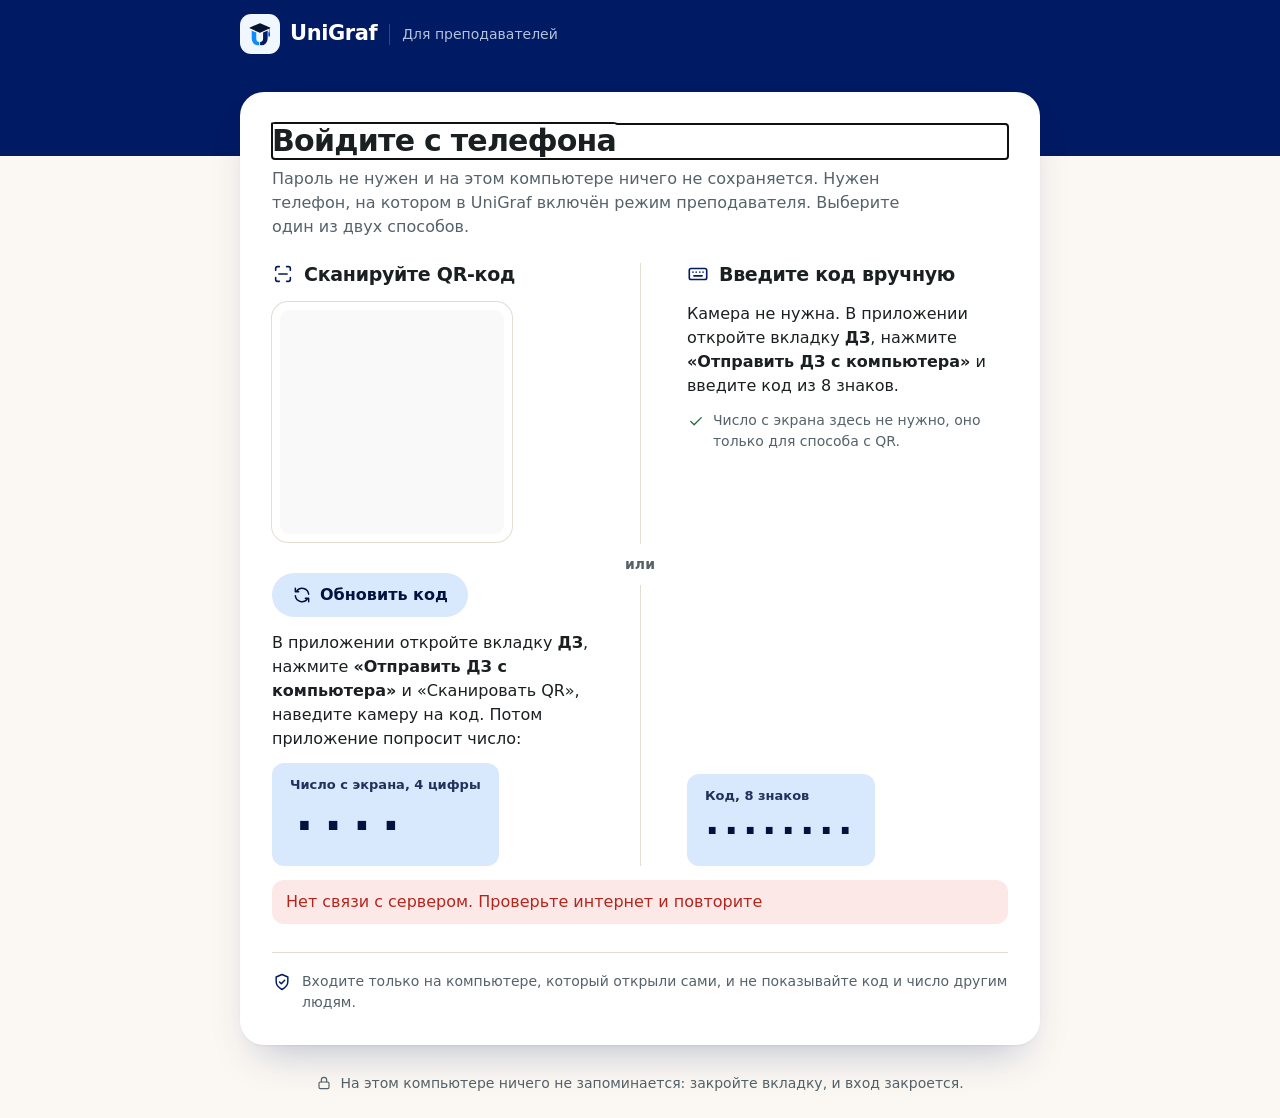
==== commit a4ce2aaf: "Вход с компьютера в разделе «ДЗ» режима преподавателя, два способа входа понятнее (приложение и стра" ====
--- a/data/web/teacher/index.html
+++ b/data/web/teacher/index.html
@@ -69,7 +69,7 @@
         </div>
         <p id="qr-timer" class="timer" aria-live="off"></p>
         <button type="button" id="refresh-code" class="btn soft" hidden><svg class="ic" aria-hidden="true"><use href="#i-refresh"/></svg>Обновить код</button>
-        <p class="how">В приложении откройте <b>ДЗ → Вход на компьютере</b>, нажмите «Сканировать QR» и наведите камеру на код. Потом приложение попросит число:</p>
+        <p class="how">В приложении откройте вкладку <b>ДЗ</b>, нажмите <b>«Отправить ДЗ с компьютера»</b> и «Сканировать QR», наведите камеру на код. Потом приложение попросит число:</p>
         <div class="token">
           <span class="token-cap">Число с экрана, 4 цифры</span>
           <output id="pair-number" class="token-val number" aria-live="off">····</output>
@@ -80,7 +80,7 @@
 
       <section class="method" aria-labelledby="m-code">
         <h2 id="m-code"><svg class="ic" aria-hidden="true"><use href="#i-keyboard"/></svg>Введите код вручную</h2>
-        <p class="how first">Камера не нужна. В приложении откройте <b>ДЗ → Вход на компьютере</b>, нажмите «Войти по коду» и введите код из 8 знаков.</p>
+        <p class="how first">Камера не нужна. В приложении откройте вкладку <b>ДЗ</b>, нажмите <b>«Отправить ДЗ с компьютера»</b> и введите код из 8 знаков.</p>
         <p class="tip"><svg class="ic" aria-hidden="true"><use href="#i-check"/></svg>Число с экрана здесь не нужно, оно только для способа с QR.</p>
         <div class="token">
           <span class="token-cap">Код, 8 знаков</span>
--- a/data/web/teacher/style.css
+++ b/data/web/teacher/style.css
@@ -73,7 +73,7 @@
 .timer { margin: 10px 0 0; font-size: 14px; color: var(--muted); font-variant-numeric: tabular-nums; min-height: 21px; }
 .how { margin: 14px 0 12px; max-width: 46ch; text-wrap: pretty; }
 .how.first { margin-top: 0; }
-.how b { font-weight: 700; white-space: nowrap; }
+.how b { font-weight: 700; }
 .or { display: flex; flex-direction: column; align-items: center; gap: 10px; color: var(--muted); font-size: 14px; font-weight: 600; }
 .or::before, .or::after { content: ""; flex: 1; width: 1px; background: var(--line); }
 .token { display: inline-flex; flex-direction: column; gap: 4px; background: var(--accent-soft); color: var(--accent-soft-ink); border-radius: var(--r-sm); padding: 12px 18px 14px; max-width: 100%; }
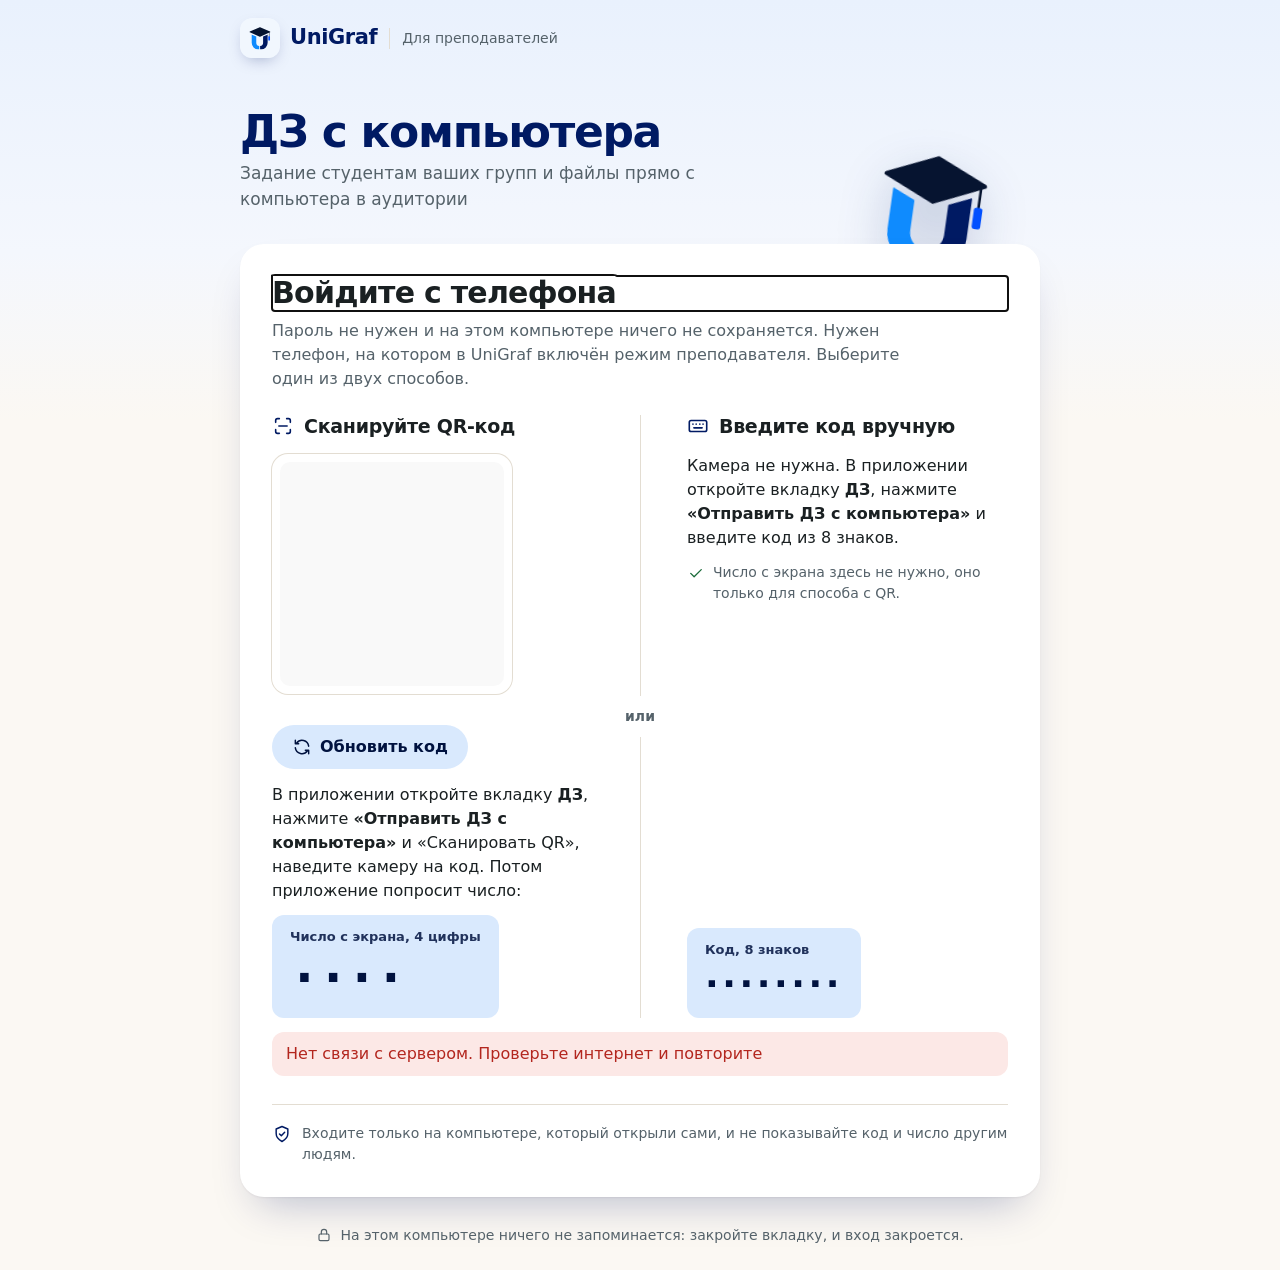
==== commit be0228b2: "Страница: лёгкая шапка со знаком логотипа вместо синей полосы; окна «Новое ДЗ» и «ДЗ студентам» в оф" ====
--- a/data/web/teacher/index.html
+++ b/data/web/teacher/index.html
@@ -4,8 +4,8 @@
 <meta charset="utf-8">
 <meta name="viewport" content="width=device-width, initial-scale=1, viewport-fit=cover">
 <meta name="color-scheme" content="light dark">
-<meta name="theme-color" content="#001A63" media="(prefers-color-scheme: light)">
-<meta name="theme-color" content="#132C66" media="(prefers-color-scheme: dark)">
+<meta name="theme-color" content="#E9F1FD" media="(prefers-color-scheme: light)">
+<meta name="theme-color" content="#0F1D3F" media="(prefers-color-scheme: dark)">
 <meta name="robots" content="noindex, nofollow">
 <meta name="referrer" content="no-referrer">
 <!-- Страница ничего не берёт с чужих сайтов: скрипты и стили только с этого сайта, запросы только на сервер UniGraf -->
@@ -35,6 +35,8 @@
   <symbol id="i-warn" viewBox="0 0 24 24"><path d="M12 4 2.8 19.5h18.4L12 4Z"/><path d="M12 10v4.5M12 17.2h.01"/></symbol>
 </svg>
 
+<div class="backdrop" aria-hidden="true"></div>
+
 <header class="top">
   <div class="top-in">
     <a class="brand" href="../" aria-label="UniGraf, на главную">
@@ -46,6 +48,19 @@
     <button type="button" id="logout" class="ghost" hidden><svg class="ic" aria-hidden="true"><use href="#i-logout"/></svg>Выйти</button>
   </div>
 </header>
+
+<div class="hero">
+  <div class="hero-in">
+    <div class="hero-text">
+      <p class="hero-title">ДЗ с компьютера</p>
+      <p class="hero-sub">Задание студентам ваших групп и файлы прямо с компьютера в аудитории</p>
+    </div>
+    <picture class="hero-mark" aria-hidden="true">
+      <source media="(prefers-color-scheme: dark)" srcset="../img/unigraf.svg">
+      <img src="../img/unigraf-glyph.svg" alt="" width="220" height="220">
+    </picture>
+  </div>
+</div>
 
 <main>
   <!-- Загрузка -->
--- a/data/web/teacher/style.css
+++ b/data/web/teacher/style.css
@@ -4,7 +4,7 @@
 :root {
   --paper: #FBF8F3; --surface: #FFFFFF; --surface-2: #F3EEE6; --ink: #1A2022; --muted: #55626A; --line: #E3DDD2;
   --accent: #001A63; --accent-ink: #FFFFFF; --accent-soft: #D9E9FD; --accent-soft-ink: #00123F; --accent-bright: #0F8BFE;
-  --band: #001A63; --band-ink: #E6F0FF;
+  --wash: #E9F1FD; --wash-2: #F4F7FD;
   --err: #B3261E; --err-soft: #FCE8E6; --ok: #1B6B3A; --ok-soft: #DDF3E4;
   --r-lg: 24px; --r-sm: 12px;
   --ease: cubic-bezier(.16, 1, .3, 1);
@@ -15,13 +15,13 @@
   :root {
     --paper: #0E1416; --surface: #151D20; --surface-2: #1D272B; --ink: #E9EFF0; --muted: #A6B3B8; --line: #2A373C;
     --accent: #7DB8FF; --accent-ink: #00123F; --accent-soft: #132C66; --accent-soft-ink: #D6E6FF; --accent-bright: #7DB8FF;
-    --band: #132C66; --band-ink: #D6E6FF;
+    --wash: #0F1D3F; --wash-2: #0E1A33;
     --err: #FFB4AB; --err-soft: #3A1A18; --ok: #8FD9A8; --ok-soft: #14301F;
     --shadow: 0 0 0 1px #2A373C;
   }
 }
 * { box-sizing: border-box; }
-html { -webkit-text-size-adjust: 100%; accent-color: var(--accent); scrollbar-color: var(--line) transparent; }
+html { -webkit-text-size-adjust: 100%; position: relative; accent-color: var(--accent); scrollbar-color: var(--line) transparent; }
 body { margin: 0; font: 16px/1.5 "Onest", system-ui, -apple-system, "Segoe UI", Roboto, sans-serif; color: var(--ink); background: var(--paper); min-height: 100vh; min-height: 100dvh; display: flex; flex-direction: column; caret-color: var(--accent); }
 ::selection { background: var(--accent-soft); color: var(--accent-soft-ink); }
 [hidden] { display: none !important; }
@@ -30,18 +30,29 @@
 .noscript { padding: 16px; text-align: center; color: var(--err); }
 .ic { width: 20px; height: 20px; flex: none; fill: none; stroke: currentColor; stroke-width: 1.75; stroke-linecap: round; stroke-linejoin: round; }
 
-/* Шапка: синяя полоса с логотипом, под неё заезжает карточка */
-.top { background: var(--band); color: var(--band-ink); padding: env(safe-area-inset-top) 0 88px; }
-.top-in { max-width: 840px; margin: 0 auto; padding: 14px 20px; display: flex; align-items: center; gap: 12px; }
-.brand { display: inline-flex; align-items: center; gap: 10px; color: #fff; text-decoration: none; border-radius: var(--r-sm); }
-.brand-mark { display: block; width: 40px; height: 40px; }
+/* Шапка лёгкая: голубая заливка, которая растворяется в бумаге, и огромный бледный знак из логотипа за карточкой */
+.backdrop { position: absolute; top: 0; left: 0; right: 0; height: 420px; pointer-events: none; background: linear-gradient(180deg, var(--wash) 0%, var(--wash-2) 60%, var(--paper) 100%); z-index: 0; }
+.hero { position: relative; z-index: 0; }
+.hero-in { max-width: 840px; margin: 0 auto; padding: 18px 20px 0; display: flex; align-items: flex-end; justify-content: space-between; gap: 16px; min-height: 210px; }
+.hero-text { padding-bottom: 64px; max-width: 460px; }
+.hero-title { margin: 0 0 6px; font-size: 44px; line-height: 1.05; font-weight: 800; letter-spacing: -.03em; color: var(--accent); text-wrap: balance; }
+.hero-sub { margin: 0; color: var(--muted); font-size: 17px; text-wrap: pretty; }
+.hero-mark { display: block; flex: none; margin: 0 8px -34px 0; transform: rotate(8deg); animation: drift 1s var(--ease) both; }
+.hero-mark img { display: block; width: 200px; height: 200px; border-radius: 24%; filter: drop-shadow(0 18px 24px rgba(0, 26, 99, .22)); }
+@keyframes drift { from { opacity: 0; transform: translateY(18px) rotate(14deg); } to { opacity: 1; transform: rotate(8deg); } }
+.top, .foot { position: relative; z-index: 2; }
+main { position: relative; z-index: 1; }
+.top { padding: env(safe-area-inset-top) 0 0; }
+.top-in { max-width: 840px; margin: 0 auto; padding: 18px 20px 8px; display: flex; align-items: center; gap: 12px; }
+.brand { display: inline-flex; align-items: center; gap: 10px; color: var(--accent); text-decoration: none; border-radius: var(--r-sm); }
+.brand-mark { display: block; width: 40px; height: 40px; border-radius: 12px; box-shadow: 0 6px 16px -6px rgba(0, 26, 99, .35); }
 .brand-name { font-weight: 800; font-size: 21px; letter-spacing: -.02em; }
-.brand-tag { font-size: 14px; color: var(--band-ink); opacity: .78; padding-left: 12px; border-left: 1px solid rgba(230, 240, 255, .28); }
+.brand-tag { font-size: 14px; color: var(--muted); padding-left: 12px; border-left: 1px solid var(--line); }
 .grow { flex: 1; }
-.ghost { display: inline-flex; align-items: center; gap: 8px; font: inherit; font-weight: 600; font-size: 15px; color: var(--band-ink); background: rgba(230, 240, 255, .12); border: 0; border-radius: 999px; padding: 9px 16px; min-height: 44px; cursor: pointer; transition: background-color .2s var(--ease); }
-.ghost:hover { background: rgba(230, 240, 255, .22); }
-
-main { flex: 1; width: 100%; max-width: 840px; margin: -64px auto 0; padding: 0 20px 28px; }
+.ghost { display: inline-flex; align-items: center; gap: 8px; font: inherit; font-weight: 600; font-size: 15px; color: var(--ink); background: var(--surface); border: 1.5px solid var(--line); border-radius: 999px; padding: 0 16px; min-height: 44px; cursor: pointer; transition: border-color .2s var(--ease), background-color .2s var(--ease); }
+.ghost:hover { border-color: var(--muted); }
+
+main { flex: 1; width: 100%; max-width: 840px; margin: -32px auto 0; padding: 0 20px 28px; }
 .panel { background: var(--surface); box-shadow: var(--shadow); border-radius: var(--r-lg); padding: 32px; animation: rise .6s var(--ease) both; }
 .panel-head { margin-bottom: 24px; }
 h1 { font-size: 30px; line-height: 1.15; margin: 0 0 8px; letter-spacing: -.025em; font-weight: 800; text-wrap: balance; }
@@ -80,7 +91,7 @@
 .token-cap { font-size: 13px; font-weight: 600; opacity: .85; }
 .token-val { display: block; font-weight: 800; font-variant-numeric: tabular-nums; line-height: 1.1; }
 .token-val.number { font-size: 48px; letter-spacing: .22em; padding-left: .11em; }
-.token-val.code { font-size: 38px; letter-spacing: .12em; }
+.token-val.code { font-size: clamp(24px, 3.6vw, 36px); letter-spacing: .1em; white-space: nowrap; }
 .tip { display: flex; gap: 8px; align-items: flex-start; margin: 0 0 16px; font-size: 14px; color: var(--muted); }
 .tip .ic { width: 18px; height: 18px; color: var(--ok); margin-top: 2px; }
 .safe { display: flex; gap: 10px; align-items: flex-start; margin: 28px 0 0; padding-top: 18px; border-top: 1px solid var(--line); font-size: 14px; color: var(--muted); }
@@ -173,7 +184,6 @@
 .actions .after { flex: 1 1 200px; }
 
 :is(select, input, textarea, button, summary, a, .btn, .brand):focus-visible { outline: 3px solid var(--accent); outline-offset: 2px; }
-.brand:focus-visible, .ghost:focus-visible { outline-color: #fff; }
 
 /* Результат: отправлено, вход закрыт */
 .result { text-align: center; display: flex; flex-direction: column; align-items: center; padding: 48px 32px; }
@@ -191,17 +201,23 @@
 @keyframes draw { to { stroke-dashoffset: 0; } }
 
 @media (max-width: 720px) {
-  .top { padding-bottom: 76px; }
-  .top-in { padding: 10px 16px; }
+  .top-in { padding: 14px 16px 6px; }
   .brand-tag { display: none; }
-  main { margin-top: -56px; padding: 0 12px 20px; }
+  main { padding: 0 12px 20px; margin-top: -24px; }
+  .backdrop { height: 360px; }
+  .hero-in { padding: 8px 16px 0; min-height: 150px; }
+  .hero-text { padding-bottom: 48px; }
+  .hero-title { font-size: 32px; }
+  .hero-sub { font-size: 15px; }
+  .hero-mark { margin-bottom: -28px; }
+  .hero-mark img { width: 104px; height: 104px; }
   .panel { padding: 22px 18px; }
   h1 { font-size: 25px; }
   .methods { grid-template-columns: 1fr; gap: 24px 0; }
   .or { flex-direction: row; }
   .or::before, .or::after { height: 1px; width: auto; }
   .token-val.number { font-size: 42px; }
-  .token-val.code { font-size: 30px; }
+  .token-val.code { font-size: 28px; }
   .idle { margin-left: 0; flex-basis: 100%; max-width: none; text-align: left; }
   .who { flex-wrap: wrap; }
   .actions { margin: 8px -18px -22px; padding: 14px 18px calc(14px + env(safe-area-inset-bottom)); }
@@ -215,6 +231,7 @@
   .result { padding: 36px 20px; }
 }
 @media (prefers-reduced-motion: reduce) {
+  .hero-mark { animation: none; }
   *, *::before, *::after { scroll-behavior: auto !important; transition: none !important; animation-duration: .001ms !important; animation-delay: 0s !important; animation-iteration-count: 1 !important; }
   .seal-ring, .seal-tick { stroke-dashoffset: 0; }
   .spinner { animation: none; border-top-color: var(--accent-soft); border-right-color: var(--accent); }
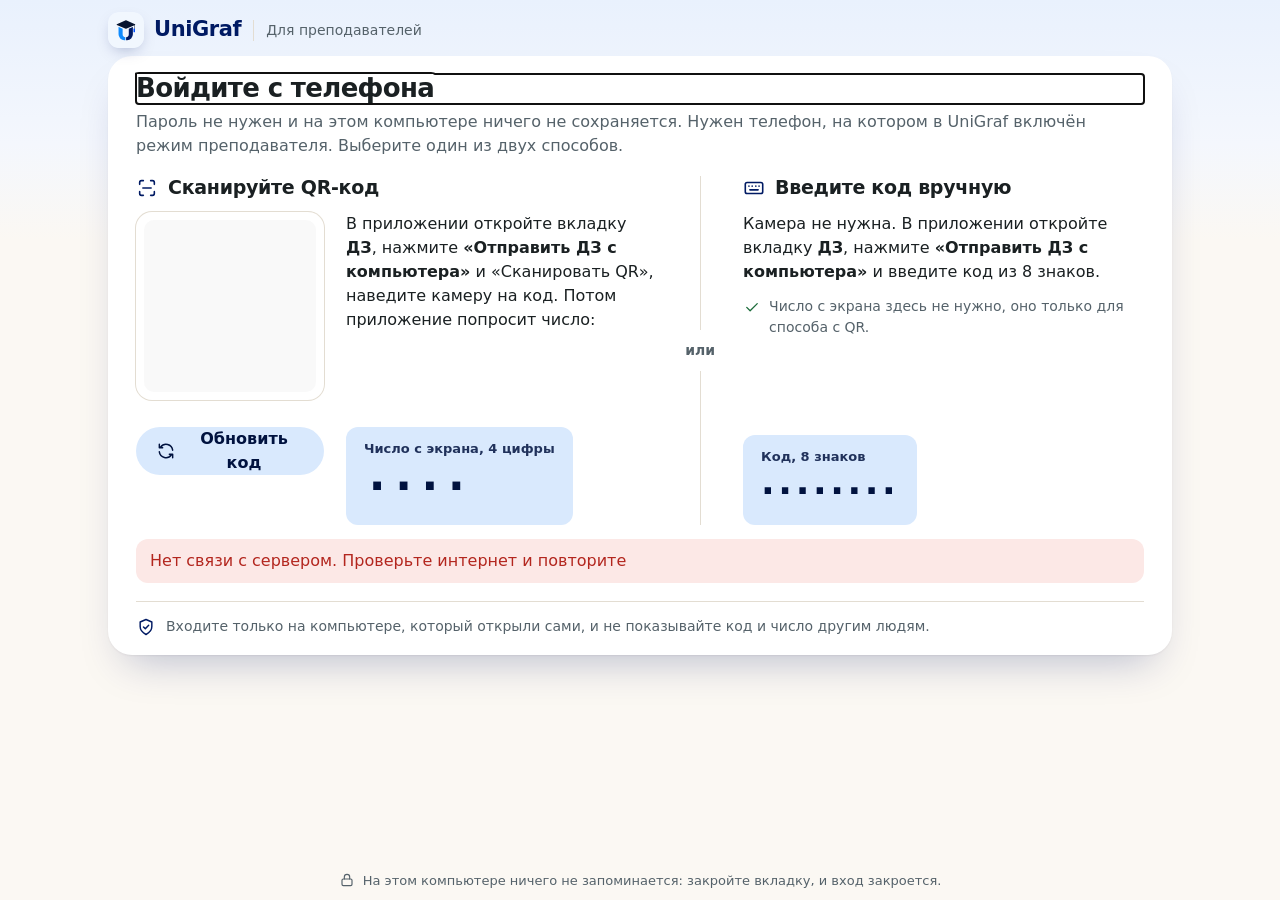
==== commit ef388c6f: "Страница преподавателя: на компьютере помещается в окно без прокрутки Co-Authored-By: Claude Sonnet " ====
--- a/data/web/teacher/index.html
+++ b/data/web/teacher/index.html
@@ -70,14 +70,14 @@
   </section>
 
   <!-- Вход: два способа рядом -->
-  <section id="view-login" class="panel" hidden aria-labelledby="login-title">
+  <section id="view-login" class="panel panel-login" hidden aria-labelledby="login-title">
     <div class="panel-head">
       <h1 id="login-title">Войдите с телефона</h1>
       <p class="lead">Пароль не нужен и на этом компьютере ничего не сохраняется. Нужен телефон, на котором в UniGraf включён режим преподавателя. Выберите один из двух способов.</p>
     </div>
 
     <div class="methods">
-      <section class="method" aria-labelledby="m-qr">
+      <section class="method method-qr" aria-labelledby="m-qr">
         <h2 id="m-qr"><svg class="ic" aria-hidden="true"><use href="#i-scan"/></svg>Сканируйте QR-код</h2>
         <div class="qr-tile">
           <canvas id="qr" width="240" height="240" role="img" aria-label="QR-код для входа"></canvas>
@@ -109,7 +109,7 @@
   </section>
 
   <!-- Форма отправки -->
-  <section id="view-form" class="panel" hidden aria-labelledby="form-title">
+  <section id="view-form" class="panel panel-form" hidden aria-labelledby="form-title">
     <div class="panel-head">
       <h1 id="form-title">Отправить ДЗ студентам</h1>
       <div class="who">
@@ -123,13 +123,14 @@
     </div>
 
     <form id="form" novalidate>
-      <div class="field">
+      <div class="col">
+      <div class="field f-subject">
         <label for="subject">Предмет</label>
         <div class="select"><select id="subject" required></select></div>
         <p id="no-subjects" class="error small" hidden>В расписании не нашлись ваши пары. Напишите автору приложения, чтобы это исправить.</p>
       </div>
 
-      <fieldset class="field" id="groups-field">
+      <fieldset class="field f-groups" id="groups-field">
         <legend>Кому отправить</legend>
         <div id="groups" class="chips"></div>
         <button type="button" id="toggle-all" class="link small">Выбрать все</button>
@@ -137,13 +138,15 @@
         <p id="no-groups" class="error small" hidden>Для этого предмета нет групп, которым вам разрешена отправка. Напишите автору приложения, чтобы их добавили.</p>
       </fieldset>
 
-      <div class="field">
+      </div>
+      <div class="col col-b">
+      <div class="field f-body">
         <label for="body">Что задать</label>
         <textarea id="body" rows="5" maxlength="2000" required></textarea>
         <p class="counter muted small"><span id="body-count">0</span> / 2000</p>
       </div>
 
-      <div class="row">
+      <div class="row f-row">
         <fieldset class="field grow">
           <legend>К какому занятию</legend>
           <div class="seg">
@@ -159,7 +162,7 @@
         </div>
       </div>
 
-      <div class="field">
+      <div class="field f-files">
         <label for="file-input">Файлы <span class="muted small hint">до 5 шт., каждый до 15 МБ</span></label>
         <div id="drop" class="drop" tabindex="-1">
           <span class="drop-ic" aria-hidden="true"><svg class="ic"><use href="#i-upload"/></svg></span>
@@ -171,7 +174,9 @@
         <p class="muted small">Программы и скрипты (.exe, .apk, .bat, .js и подобные) отправлять нельзя. Файл крупнее 15 МБ лучше дать ссылкой на облако.</p>
       </div>
 
-      <p id="form-error" class="error" role="alert" hidden></p>
+      </div>
+
+      <p id="form-error" class="error f-error" role="alert" hidden></p>
       <div class="actions">
         <button type="submit" id="send" class="btn" disabled>Отправить</button>
         <span id="send-note" class="muted small"></span>
--- a/data/web/teacher/style.css
+++ b/data/web/teacher/style.css
@@ -230,6 +230,82 @@
   .seg span { text-align: center; padding: 0 8px; }
   .result { padding: 36px 20px; }
 }
+/* Столбцы формы: на узком экране это просто поля друг под другом, на компьютере — два столбца (см. ниже) */
+.col { display: contents; }
+
+/* Компьютер: страница помещается в окно целиком и не прокручивается. Два столбца, шапка в одну строку, без большой «обложки».
+   Если окно очень низкое (меньше 560 px), включается обычная прокрутка, как на телефоне. */
+@media (min-width: 960px) and (min-height: 560px) {
+  html, body { height: 100%; overflow: hidden; }
+  body { min-height: 0; height: 100dvh; }
+  .backdrop { height: 240px; }
+  .hero { display: none; }
+  .top-in { max-width: 1120px; padding: 12px 28px 8px; }
+  .brand-mark { width: 36px; height: 36px; border-radius: 11px; }
+  main { display: flex; flex-direction: column; min-height: 0; max-width: 1120px; margin: 0 auto; padding: 0 28px 10px; }
+  .foot { padding: 0 20px 10px; font-size: 13px; }
+  .panel { padding: 18px 28px; }
+  .panel-form, .panel-login { flex: 0 1 auto; min-height: 0; overflow: auto; }
+  h1 { font-size: 26px; margin-bottom: 6px; }
+  .lead { max-width: none; }
+
+  /* Вход */
+  .panel-login { display: flex; flex-direction: column; }
+  .panel-login .panel-head { margin-bottom: 18px; }
+  .methods { grid-template-columns: 1.3fr auto 1fr; gap: 0 28px; }
+  h2 { margin-bottom: 12px; }
+  .method-qr { display: grid; grid-template-columns: 188px minmax(0, 1fr); grid-template-rows: auto auto auto 1fr; column-gap: 22px; align-items: start; }
+  .method-qr h2 { grid-column: 1 / -1; }
+  .method-qr .qr-tile { grid-column: 1; grid-row: 2; width: 188px; }
+  .method-qr .timer { grid-column: 1; grid-row: 3; margin-top: 6px; }
+  .method-qr #refresh-code { grid-column: 1; grid-row: 4; justify-self: start; }
+  .method-qr .how { grid-column: 2; grid-row: 2 / span 2; margin: 0; }
+  .method-qr .token { grid-column: 2; grid-row: 4; align-self: end; justify-self: start; margin-top: 0; }
+  .token-val.number { font-size: 44px; }
+  .safe { margin-top: 18px; padding-top: 14px; }
+
+  /* Форма: шапка в одну строку, поля в два столбца, кнопка внизу */
+  .panel-form { display: flex; flex-direction: column; padding-bottom: 0; }
+  .panel-form .panel-head { display: flex; align-items: center; justify-content: space-between; gap: 24px; margin-bottom: 10px; }
+  .panel-form h1 { margin: 0; white-space: nowrap; flex: none; }
+  .panel-form .who { margin-top: 0; flex: 1; min-width: 0; }
+  #form { flex: 1; min-height: 0; display: grid; grid-template-columns: minmax(0, 5fr) minmax(0, 6fr); grid-template-rows: auto minmax(104px, 1fr) auto auto auto; gap: 0 32px; }
+  .f-subject { grid-column: 1; grid-row: 1; }
+  .f-groups { grid-column: 1; grid-row: 2; min-height: 0; overflow-y: auto; margin-left: -4px; padding: 0 4px 4px; }
+  .f-files { grid-column: 1; grid-row: 3; }
+  .f-body { grid-column: 2; grid-row: 1 / span 2; }
+  .f-row { grid-column: 2; grid-row: 3; }
+  .field { margin-bottom: 12px; }
+  label, legend { margin-bottom: 6px; }
+  .link { min-height: 36px; padding: 6px 0; }
+  .chips { margin-bottom: 4px; }
+  .f-body { display: flex; flex-direction: column; min-height: 0; }
+  .f-body textarea { flex: 1; min-height: 72px; resize: none; }
+  .counter { margin-top: 4px; }
+  .f-row { gap: 16px 24px; flex-wrap: nowrap; }
+  .f-row .field { margin-bottom: 8px; }
+  .seg span { padding: 0 14px; }
+  .due { width: 184px; flex: none; }
+  .due p { margin-top: 4px; }
+  .f-files { margin-bottom: 8px; }
+  .f-files > .small { margin: 0; font-size: 13px; line-height: 1.4; }
+  .drop { flex-direction: row; justify-content: center; gap: 14px; padding: 10px 16px; border-radius: 18px; }
+  .drop-ic { display: none; }
+  .drop-title { margin: 0; white-space: nowrap; }
+  .drop .btn { white-space: nowrap; }
+  .files { margin: 8px 0; max-height: 92px; overflow-y: auto; }
+  .files li { grid-template-columns: auto 1fr auto; padding: 4px 2px 4px 8px; gap: 0 10px; }
+  .files .ext { width: 30px; height: 30px; border-radius: 8px; font-size: 10px; }
+  .files .meta { flex-direction: row; align-items: baseline; gap: 10px; min-width: 0; }
+  .files .name { overflow: hidden; text-overflow: ellipsis; white-space: nowrap; }
+  .files .size { flex: none; }
+  .files .rm { width: 36px; height: 36px; }
+  .files progress { margin-top: 2px; }
+  .f-error { grid-column: 1 / -1; grid-row: 4; margin: 6px 0 0; }
+  .panel-form { padding-top: 16px; }
+  .actions { position: sticky; bottom: 0; z-index: 2; grid-column: 1 / -1; grid-row: 5; margin: 8px -28px 0; padding: 12px 28px; }
+}
+@media (min-width: 960px) and (min-height: 820px) { .f-body textarea { min-height: 190px; } .f-groups { min-height: 130px; } }
 @media (prefers-reduced-motion: reduce) {
   .hero-mark { animation: none; }
   *, *::before, *::after { scroll-behavior: auto !important; transition: none !important; animation-duration: .001ms !important; animation-delay: 0s !important; animation-iteration-count: 1 !important; }
